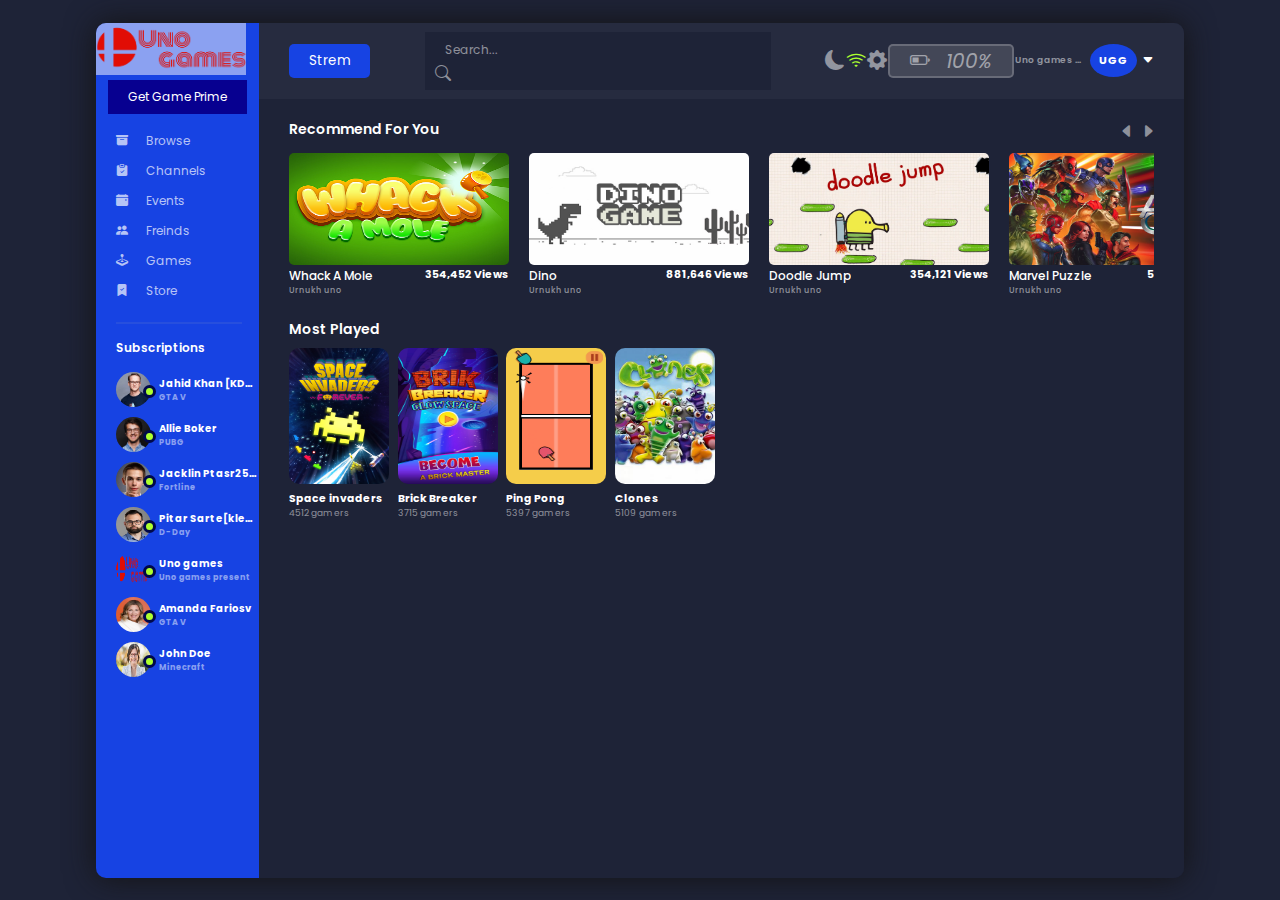
==== game studio 3.html @ 7c7592f6 "First commit" ====
<!DOCTYPE html>
<html lang="en">
<head>
    <meta charset="UTF-8">
    <meta name="viewport" content="width=device-width, initial-scale=1.0">
    <!-- Bootstrap CDN Link -->
    <link rel="stylesheet" href="https://cdn.jsdelivr.net/npm/bootstrap-icons@1.11.3/font/bootstrap-icons.min.css">
    <link rel="stylesheet" href="game studio 3.css">
    <title>Uno games</title>
</head>

<body>
    <header>
        <aside>
            <h1><img src="uno games.png" alt=""></h1>
            <button>Get Game Prime</button>
            <ul>
                <li class="active_1"><a href="#"><i class="bi bi-archive-fill"></i> Browse</a></li>
                <li><a href="#"><i class="bi bi-clipboard-check-fill"></i></i> Channels</a></li>
                <li><a href="#"><i class="bi bi-calendar-event-fill"></i> Events</a></li>
                <li><a href="#"><i class="bi bi-people-fill"></i> Freinds</a></li>
                <li><a href="#"><i class="bi bi-joystick"></i> Games</a></li>
                <li><a href="#"><i class="bi bi-bookmark-check-fill"></i></i> Store</a></li>
            </ul>
            <!-- subscriptions box start -->
            <div class="subscriptions">
                <h5>Subscriptions</h5>
                <div class="cards">
                    <div class="card">
                        <div class="img_bx">
                            <img src="user1.jpeg" alt="">
                        </div>
                        <div class="content">
                            <h6>Jahid Khan [KDS CODER]</h6>
                            <p>GTA V</p>
                        </div>
                    </div>
                    <div class="card">
                        <div class="img_bx">
                            <img src="user2.jpeg" alt="">
                        </div>
                        <div class="content">
                            <h6>Allie Boker</h6>
                            <p>PUBG</p>
                        </div>
                    </div>
                    <div class="card">
                        <div class="img_bx">
                            <img src="user3..png" alt="">
                        </div>
                        <div class="content">
                            <h6>Jacklin Ptasr2536</h6>
                            <p>Fortline</p>
                        </div>
                    </div>
                    <div class="card">
                        <div class="img_bx">
                            <img src="user4..png" alt="">
                        </div>
                        <div class="content">
                            <h6>Pitar Sarte[klemn]</h6>
                            <p>D-Day</p>
                        </div>
                    </div>
                    <div class="card">
                        <div class="img_bx">
                            <img src="uno games.png" alt="">
                        </div>
                        <div class="content">
                            <h6>Uno games</h6>
                            <p>Uno games present</p>
                        </div>
                    </div>
                    <div class="card">
                        <div class="img_bx">
                            <img src="user5.jpeg" alt="">
                        </div>
                        <div class="content">
                            <h6>Amanda Fariosv</h6>
                            <p>GTA V</p>
                        </div>
                    </div>
                    <div class="card">
                        <div class="img_bx">
                            <img src="user6.jpeg" alt="">
                        </div>
                        <div class="content">
                            <h6>John Doe</h6>
                            <p>Minecraft</p>
                        </div>
                    </div>
                    <div class="card">
                        <div class="img_bx">
                            <img src="user7.webp" alt="">
                        </div>
                        <div class="content">
                            <h6>Silly</h6>
                            <p>Roblox</p>
                        </div>
                    </div>
                    <div class="card">
                        <div class="img_bx">
                            <img src="user8.webp" alt="">
                        </div>
                        <div class="content">
                            <h6>Lego</h6>
                            <p>Mobile legends</p>
                        </div>
                    </div>
                    <!-- all cards data changed -->
                </div>
            </div>
        </aside>
        <article>
            <nav>
                <button>Strem</button>
                <div class="search">
                    <input type="text" placeholder="Search...">
                    <i class="bi bi-search"></i>
                </div>
                <div class="right_bx">
                    <i class="bi bi-moon-fill" id="day_night"></i>
                    <i class="bi bi-brightness-high-fill" id="day_night2"></i>
                    <i class="bi bi-wifi" id="wifi"></i>
                    <i class="bi bi-gear-fill"></i>
                    <button id="active_battery"><i class="bi bi-battery-half" id="battery_icon"> <span id="battery_level">84%</span></i></button>
                    <div class="user_data">
                        <h6>Uno games gamer</h6>
                        <h5>UGG</h5>
                        <i class="bi bi-caret-down-fill"></i>
                        <div class="card">
                            <img src="user2.jpeg" alt="">
                            <h6>Uno games gamer</h6>
                            <p>UGG</p>
                            <button>Premium</button>
                            <img class="card_gta_img" src="backgrond games.webp" alt="">
                        </div>
                    </div>
                </div>
            </nav>
            <!-- Game Box Start -->
            <div class="game1">
                <div class="btns">
                    <i class="bi bi-caret-left-fill" id="game_bx_1_left_btn"></i>
                    <i class="bi bi-caret-right-fill" id="game_bx_1_right_btn"></i>
                </div>
                <h3>Recommend For You</h3>
                <div class="game_bx" id="game_bx_1">
                    <div class="card">
                        <a href="Whack A Mole.html"> <img src="whack a mole image.png" alt=""></a>
                        <div class="content">
                            <div class="left">
                                <h5>Whack A Mole</h5>
                                <p>Urnukh uno</p>
                        </div>
                        <h6>354,452 Views</h6>
                    </div>
                </div>
                    <div class="card">
                        <a href="Dino.html"> <img src="dino game.jpeg" alt=""></a>
                        <div class="content">
                            <div class="left">
                                <h5>Dino</h5>
                                <p>Urnukh uno</p>
                        </div>
                        <h6>881,646 Views</h6>
                    </div>
                </div>
                    <div class="card">
                        <a href="Doodle Jump.html"> <img src="doodle jump.png" alt=""></a>
                        <div class="content">
                            <div class="left">
                                <h5>Doodle Jump</h5>
                                <p>Urnukh uno</p>
                        </div>
                        <h6>354,121 Views</h6>
                    </div>
                </div>
                    <div class="card">
                        <a href="Marvel Puzzle.html"> <img src="marvel puzzle.jpeg" alt=""><a>
                        <div class="content">
                            <div class="left">
                                <h5>Marvel Puzzle</h5>
                                <p>Urnukh uno</p>
                        </div>
                        <h6>576,333 Views</h6>
                    </div>
                </div>
                    <div class="card">
                        <a href="Tic Tac Toe.html"> <img src="tac tac toe.webp" alt=""></a>
                        <div class="content">
                            <div class="left">
                                <h5>Tic Tac Toe</h5>
                                <p>Urnukh uno</p>
                        </div>
                        <h6>637,834 Views</h6>
                    </div>
                </div>
                    <div class="card">
                        <a href="Minesweeper.html"> <img src="minesweeper.jpeg" alt=""></a>
                        <div class="content">
                            <div class="left">
                                <h5>Minesweeper</h5>
                                <p>Urnukh uno</p>
                        </div>
                        <h6>462,555 Views</h6>
                    </div>
                </div>
                    <div class="card">
                        <a href="Candy Crush.html"> <img src="candycrush.png" alt=""></a>
                        <div class="content">
                            <div class="left">
                                <h5>Candy Crush Saga</h5>
                                <p>Urnukh uno</p>
                        </div>
                        <h6>512,387 Views</h6>
                    </div>
                </div>
                    <div class="card">
                        <a href="RPS.html"> <img src="RPS.png" alt=""></a>
                        <div class="content">
                            <div class="left">
                                <h5>Rock Paper Scissors</h5>
                                <p>Urnukh uno</p>
                        </div>
                        <h6>354,452 Views</h6>
                    </div>
                </div>
                    <div class="card">
                        <a href="Snake.html"> <img src="Snake game.jpeg" alt=""></a>
                        <div class="content">
                            <div class="left">
                                <h5>Snake</h5>
                                <p>Urnukh uno</p>
                        </div>
                        <h6>354,452 Views</h6>
                    </div>
                </div>
                <!-- all card data changed -->
            </div>
        </div>
        <!-- game box 2 start -->
        <div class="game2">
            <h3>Most Played</h3>
            <div class="games_bx">
                <div class="card">
                    <img src="space invaders.webp" alt="">
                    <div class="content">
                        <h6>Space invaders</h6>
                        <p>4512 gamers</p>
                    </div>
                </div>
                <div class="card">
                    <img src="brick breaker.jpeg" alt="">
                    <div class="content">
                        <h6>Brick Breaker</h6>
                        <p>3715 gamers</p>
                    </div>
                </div>
                <div class="card">
                    <img src="ping pong.png" alt="">
                    <div class="content">
                        <h6>Ping Pong</h6>
                        <p>5397 gamers</p>
                    </div>
                </div>
                <div class="card">
                    <img src="clones.jpeg" alt="">
                    <div class="content">
                        <h6>Clones</h6>
                        <p>5109 gamers</p>
                    </div>
                </div>
                <div class="card"></div>
                <div class="card"></div>
                <div class="card"></div>
                <div class="card"></div>
                <div class="card"></div>
                <div class="card"></div>
                <div class="card"></div>
                <div class="card"></div>
                <div class="card"></div>
                <div class="card"></div>
                <div class="card"></div>
                <div class="card"></div>
                <div class="card"></div>
                <div class="card"></div>
                <div class="card"></div>
                <div class="card"></div>
                <div class="card"></div>
                <div class="card"></div>
                <div class="card"></div>
                <div class="card"></div>
                <div class="card"></div>
                <div class="card"></div>
                <div class="card"></div>
                <div class="card"></div>
                <!-- All Card Data Changed -->
            </div>
        </div>
    </article>
</header>
    <script src="game studio 3.js"></script>
</body>

</html>
---- game studio 3.css ----
/* Google Font 'Poppins' */

@import url('https://fonts.googleapis.com/css2?family=Poppins:wght@100;200;300;400;500;600;700;800;900&display=swap');

/* css reset */

*{
    padding: 0%;
    margin: 0%;
    box-sizing: border-box;
}

/* color root */


:root {
    --color-1: #262b3f;
    --color-2: #fff;
    --color-3: #1e2337;
    --color-4: rgb(255,255,255,.5);
    --color-5: greenyellow;
}

body {
    width: 100%;
    height: 100vh;
    background: #1e2337;
    font-family: 'Poppins', sans-serif;
    display: flex;
    align-items: center;
    justify-content: center;
}

header {
    width: 85%;
    height: 95%;
    box-shadow: 0px 0px 30px rgb(20, 19, 19);
    border-radius: 10px;
    display: flex;
}

header aside, article {
    width: 85%;
    height: 100%;
    /* border: 1px solid #fff; */
    border-radius: 0px 10px 10px 0px;
    background: var(--color-3);
}

header aside {
    width: 15%;
    border-radius: 10px 0px 0px 10px;
    background: #1743e3;
}

header aside h1 img {
    width: 92%;
    height: 10%;
    /* border: 1px solid #fff; */
    display: flex;
    align-items: center;
    justify-content: center;
    color: #fff;
    font-size: 22px;
    font-weight: 800;
    background: rgb(255, 255, 255, .5);
    border-radius: 10px 0 0 0;
}

header aside h1 i {
    margin-left: 5px;
}

header aside button{
    display: block;
    padding: 8px 20px;
    margin: auto;
    border: none;
    outline: none;
    cursor: pointer;
    font-family: 'Poppins', sans-serif;
    font-size: 12px;
    background: rgb(7, 0, 144);
    color: #fff;
    margin-top: 5px;
    transition: .3s linear;
}

header aside button:hover {
    background: #000949;
}

header aside ul {
    position: relative;
    margin-top: 10px;
    list-style-type: none;
    margin-left: 12%;
    padding-bottom: 20px;
}

header aside ul::before {
    content: '';
    position: absolute;
    width: 88%;
    height: 2px;
    background: rgb(184, 184, 184,.1);
    bottom: 0;
}

header aside ul li {
    padding: 2.5px 0px;
}

header aside ul li a{
    text-decoration: none;
    color: rgb(255, 255, 255,.7);
    font-size: 12px;
    font-weight: 400;
    transition: .3s linear;
}

header aside ul li a:hover {
    color: #fff;
}

header aside ul li a i{
    margin-right: 15px;
}

/* list item active  */

header aside ul .active_li {
    border-right: 3px solid #fff;
}

header aside ul .active_li a{
    color: #fff;
    font-size: 13px;
}

/* subscriptions box start */

header aside .subscriptions {
    width: 99%;
    height: auto;
    /* border: 1px solid #fff; */
    margin-top: 15px;
    margin-left: 12%;
}

header aside .subscriptions h5 {
    color: #fff;
    font-size: 12px;
    font-weight: 600;
}

header aside .subscriptions .cards{
    width: 88%;
    height: 305px;
    /* border: 1px solid #fff; */
    overflow-x: auto;
    margin-top: 15px;
}

header aside .subscriptions .cards::-webkit-scrollbar {
    width: 4px;
    background: rgb(184, 184, 184, .2);
    border-radius: 20px;
    visibility: hidden;
    transition: .3s linear;
}

header aside .subscriptions .cards::-webkit-scrollbar-thumb {
    background: rgb(184, 184, 184, .7);
    border-radius: 20px;
    visibility: hidden;
    transition: .3s linear;
}

header aside .subscriptions .cards:hover::-webkit-scrollbar-thumb {
    visibility: visible;
}

header aside .subscriptions .cards:hover::-webkit-scrollbar {
    visibility: visible;
}

header aside .subscriptions .cards .card{
    margin-bottom: 10px;
    /* border: 1px solid #fff; */
    display: flex;
    align-items: center;
}

header aside .subscriptions .cards .card .img_bx {
    width: 35px;
    height: 35px;
    border-radius: 50%;
    position: relative;
}

header aside .subscriptions .cards .card .img_bx::before {
    content: '';
    position: absolute;
    width: 7px;
    height: 7px;
    background: greenyellow;
    border-radius: 50%;
    border: 3px solid #000949;
    top: 13px;
    right: -5px;
}

header aside .subscriptions .cards .card .img_bx img {
    width: 35px;
    height: 35px;
    border-radius: 50%;
}

header aside .subscriptions .cards .card .content {
    margin-left: 8px;
}

header aside .subscriptions .cards .card h6 {
    width: 100px;
    color: #fff;
    font-size: 10px;
    text-overflow: ellipsis;
    white-space: nowrap;
    overflow: hidden;
}

header aside .subscriptions .cards .card .content p {
    width: 100px;
    color: rgb(255, 255, 255, .5);
    font-size: 8px;
    font-weight: 700;
    text-overflow: ellipsis;
    white-space: nowrap;
    overflow: hidden;
}

header article nav {
    width: 100%;
    height: 9%;
    /* border: 1px solid #fff; */
    border-radius: 0px 10px 0px 0px;
    padding: 0px 30px;
    display: flex;
    align-items: center;
    justify-content: space-between;
    background: var(--color-1);
}

header article nav button{
    padding: 7px 20px;
    border-radius: 5px;
    border: none;
    outline: none;
    background: #1743e3;
    color: #fff;
    font-family: 'Poppins', sans-serif;
    font-weight: 400;
}

header article nav .search {
    width: 40%;
    background: var(--color-3);
    padding: 4px 10px;
    transition: .5s linear;
}

header article nav .search input {
    width: 94%;
    background: none;
    border: none;
    outline: none;
    padding: 0px 10px;
    color: var(--color-2);
    transition: .5s linear;
}

header article nav .search input::placeholder{
    color: var(--color-4);
    font-family: 'Poppins', sans-serif;
    font-size: 12px;
    transition: .5s linear;
}

header article nav .search i {
    color: var(--color-4);
    font: 13px;
    transition: .5s linear;
}

header article nav .right_bx {
    width: 38%;
    /* border: 1px solid #fff; */
    display: flex;
    align-items: center;
    justify-content: space-between;
}

header article nav .right_bx i {
    color: var(--color-4);
    font-size: 20px;
    cursor: pointer;
    transition: .5s linear;
}

header article nav .right_bx i:hover {
    color: rgb(255, 255, 255);
}

header article nav .right_bx button {
    padding: 0px 20px;
    background: rgb(184, 184, 184, .2);
    border: 2px solid rgb(255, 255, 255, .2);
    display: flex;
    align-items: center;
    font-size: 12px;
    color: #fff;
    transition: .5s linear;
}

header article nav .right_bx button span{
    margin: -2px 0px 0px 10px;
}

/* battery active class */

header article nav .right_bx .active_battery {
    background: #1743e3;
    box-shadow: 0px 0px 20px #1743e3;
}

header article nav .right_bx .user_data {
    position: relative;
    display: flex;
    align-items: center;
    cursor: pointer;
    transition: .5s linear;
}

header article nav .right_bx .user_data h6 {
    width: 70px;
    color: var(--color-4);
    font-weight: 600;
    font-size: 9px;
    text-overflow: ellipsis;
    white-space: nowrap;
    overflow: hidden;
    transition: .5s linear;
}

header article nav .right_bx .user_data h5 {
    color: #fff;
    background: #1743e3;
    border-radius: 50%;
    padding: 8px 9px;
    font-size: 11px;
    margin: 0px 5px;
    transition: .5s linear;
}

header article nav .right_bx .user_data i {
    color: var(--color-2);
    font-size: 12px;
    transition: .7s linear;
}

header article nav .right_bx .user_data:hover i {
    transform: rotate(180deg);
}
header article nav .right_bx .user_data .card {
    position: absolute;
    width: 130px;
    height: 0px;
    /* border: 1px solid #fff; */
    top: 50px;
    z-index: 9999;
    display: flex;
    align-items: center;
    flex-direction: column;
    overflow: hidden;
    opacity: 0;
    transition: 1s linear;
}
header article nav .right_bx .user_data:hover .card {
    height: 200px;
    opacity: 1;
    overflow: unset;
}

header article nav .right_bx .user_data .card::before {
    content: '';
    position: absolute;
    width: 100%;
    height: 100%;
    background: rgb(184, 184, 184, .1);
    backdrop-filter: blur(5px);
    border-radius: 10px;
    z-index: -1;
}

header article nav .right_bx .user_data .card::after {
    content: '';
    position: absolute;
    border-top: 15px solid rgb(184, 184, 184, .1);
    border-right: 15px solid transparent;
    border-bottom: 15px solid transparent;
    top: -10px;
    right: 20px;
    transform: rotate(45deg);
}

header article nav .right_bx .user_data .card img {
    width: 35px;
    height: 35px;
    border-radius: 50%;
    margin-top: 10px;
}

header article nav .right_bx .user_data .card h6{
    width: unset;
    overflow: unset;
    text-align: center;
    display: block;
    margin-top: 10px;
    color: #fff;
    transition: .5s linear;
}

header article nav .right_bx .user_data .card p {
    font-size: 9px;
    color: rgb(255, 255, 255, .5);
    margin-bottom: 10px;
    transition: .5s linear;
}

header article nav .right_bx .user_data .card .card_gta_img {
    width: 110px;
    height: 60px;
    border-radius: 15px;
    margin: 15px;
}

header article .game1 {
    position: relative;
    width: 100%;
    height: 200px;
    /* border: 1px solid #fff; */
    padding: 0px 30px;
    margin-top: 20px;
}

header article .game1 h3 {
    color: var(--color-2);
    font-size: 14px;
    font-weight: 600;
    transition: .5s linear;
}

header article .game1 .game_bx {
    width: 100%;
    height: 175px;
    /* border: 1px solid #fff; */
    display: flex;
    align-items: center;
    overflow: auto;
    scroll-behavior: smooth;
}

header article .game1 .game_bx::-webkit-scrollbar {
    display: none;
}

header article .game1 .game_bx .card{
    min-width: 220px;
    height: 160px;
    /* border: 1px solid #fff; */
    border-radius: 10px;
    margin-top: 10px;
    margin-right: 20px;
}

header article .game1 .game_bx .card:nth-last-child(1) {
    margin-right: 0px;
}

header article .game1 .game_bx .card img {
    width: 100%;
    height: 70%;
    border-radius: 5px;
}

header article .game1 .game_bx .card .content {
    width: 100%;
    height: 25%;
    /* border: 1px solid #fff; */
    display: flex;
    justify-content: space-between;
    color: var(--color-2);
    margin-top: -5px;
    transition: .5s linear;
}

header article .game1 .game_bx .card .content .left {
    color: var(--color-2);
    transition: .5s linear;
}

header article .game1 .game_bx .card .content .left h5 {
    font-size: 12px;
    font-weight: 500;
    width: 150;
    overflow: hidden;
    text-overflow: ellipsis;
    white-space: nowrap;
}

header article .game1 .game_bx .card .content .left p {
    font-size: 8px;
    font-weight: 500;
    width: 150;
    overflow: hidden;
    text-overflow: ellipsis;
    white-space: nowrap;
    color: rgb(255, 255, 255, .5);
}

header article .game1 .game_bx .card .content .left h6 {
    font-size: 10px;
    font-weight: 500;
    color: rgb(255, 255, 255, .5);
    margin-top: 5px;
    transition: .5s linear;
}

header article .game1 .btns  {
    position: absolute;
    right: 3%;
    top: 0;
    display: flex;
    align-items: center;
    color: rgb(255, 255, 255, .5);
    transition: .5s linear;
}

header article .game1 .btns i {
    margin-left: 5px;
    cursor: pointer;
    transition: .5s linear;
}

header article .game1 .btns i:hover {
    color: var(--color-2);
}

header article .game2 {
    position: relative;
    width: 100%;
    height: 380px;
    /* border: 1px solid #fff; */
    padding: 0px 30px;
    overflow: hidden;
}

header article .game2 h3 {
    color: var(--color-2);
    font-size: 14px;
    font-weight: 600;
    transition: .5s linear;
}

header article .game2 .games_bx {
    width: 100%;
    height: 350px;
    margin-top: 8px;
    /* border: 1px solid #fff; */
    display: flex;
    justify-content: space-between;
    flex-wrap: wrap;
    overflow-y: auto;
}

header article .game2 .games_bx::-webkit-scrollbar {
    width: 5px;
    border-radius: 20px;
    background: rgb(184, 184, 184, .2);
    visibility: hidden;
}

header article .game2 .games_bx::-webkit-scrollbar-thumb {
    visibility: visible;
}

header article .game2 .games_bx:hover::-webkit-scrollbar {
    visibility: visible;
}

header article .game2 .games_bx:hover::-webkit-scrollbar-thumb {
    border-radius: 20px;
    background: rgb(184, 184, 184, .7);
    visibility: hidden;
}

header article .game2 .games_bx .card {
    width: 100px;
    height: 170px;
    /* border: 1px solid #fff; */
    margin: 0px 5px 11px 0px;
}

header article .game2 .games_bx .card img {
    width: 100%;
    height: 80%;
    border-radius: 10px;
}

header article .game2 .games_bx .content {
    width: 100%;
    height: 20%;
    overflow: hidden;
}

header article .game2 .games_bx .content h6 {
    width: 100%;
    color: var(--color-2);
    text-overflow: ellipsis;
    white-space: nowrap;
    overflow: hidden;
    transition: .5s linear;
}

header article .game2 .games_bx .content p {
    width: 100%;
    font-size: 9px;
    font-weight: 500s;
    color: rgb(255, 255, 255, .5);
    text-overflow: ellipsis;
    white-space: nowrap;
    overflow: hidden;
    transition: .5s linear;
}

/* 2nd Download Page Start */

header article .download_realted_box {
    width: 100%;
    height: 91%;
    border: 1px solid #fff;
    display: flex;
    align-items: center;
    justify-content: space-between;
    padding: 0px 30px;
}

header article .download_realted_box .download_box, .realted_box {
    width: 45%;
    height: 100%;
    border: 1px solid #fff;
}

header article .download_realted_box .download_box{
    width: 55%;
}

header article .download_realted_box .download_box .img_video_bx{
    position: relative;
    width: 100%;
    height: 50%;
    border: 1px solid #fff;
    border-radius: 20px;
    margin-top: 20px;
    transition: 1s linear;
}

header article .download_realted_box .download_box .img_video_bx h6{
    width: 100%;
    height: 100%;
    border-radius: 20px;
    background: url('whack\ a\ mole1.jpg') no-repeat center center/cover;
    transition: 1s linear;
}

header article .download_realted_box .download_box .img_video_bx h6{
    width: 100%;
    height: 100%;
    border-radius: 20px;
    background: url('whack\ a\ mole1.jpg') no-repeat center center/cover;
    transition: 1s linear;
}
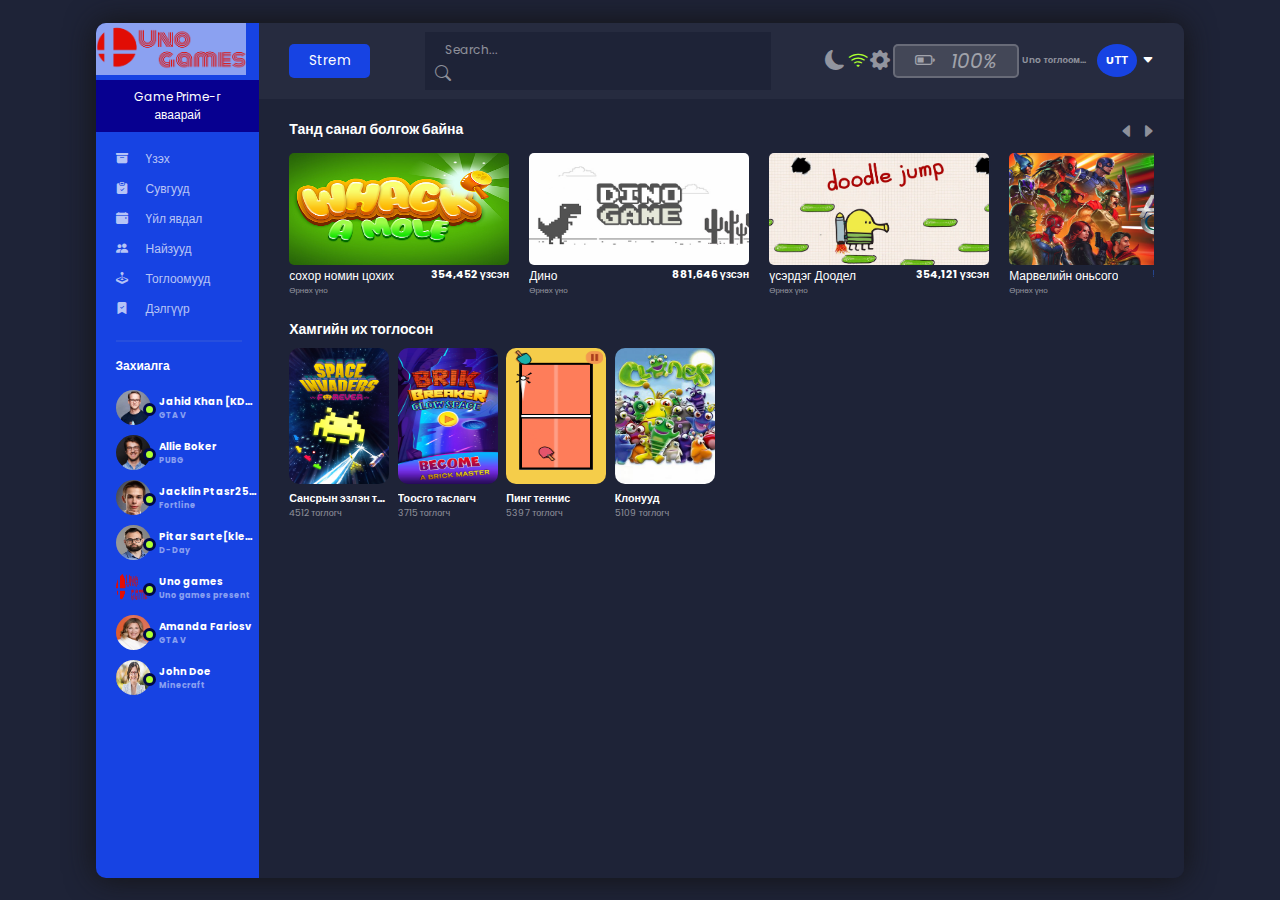
==== commit 33ed84e2: "uldsen textuudiig mongol bolgoson" ====
--- a/game studio 3.html
+++ b/game studio 3.html
@@ -13,18 +13,18 @@
     <header>
         <aside>
             <h1><img src="uno games.png" alt=""></h1>
-            <button>Get Game Prime</button>
+            <button>Game Prime-г аваарай</button>
             <ul>
-                <li class="active_1"><a href="#"><i class="bi bi-archive-fill"></i> Browse</a></li>
-                <li><a href="#"><i class="bi bi-clipboard-check-fill"></i></i> Channels</a></li>
-                <li><a href="#"><i class="bi bi-calendar-event-fill"></i> Events</a></li>
-                <li><a href="#"><i class="bi bi-people-fill"></i> Freinds</a></li>
-                <li><a href="#"><i class="bi bi-joystick"></i> Games</a></li>
-                <li><a href="#"><i class="bi bi-bookmark-check-fill"></i></i> Store</a></li>
+                <li class="active_1"><a href="#"><i class="bi bi-archive-fill"></i> Үзэх</a></li>
+                <li><a href="#"><i class="bi bi-clipboard-check-fill"></i></i> Сувгууд</a></li>
+                <li><a href="#"><i class="bi bi-calendar-event-fill"></i> Үйл явдал</a></li>
+                <li><a href="#"><i class="bi bi-people-fill"></i> Найзууд</a></li>
+                <li><a href="#"><i class="bi bi-joystick"></i> Тоглоомууд</a></li>
+                <li><a href="#"><i class="bi bi-bookmark-check-fill"></i></i> Дэлгүүр</a></li>
             </ul>
             <!-- subscriptions box start -->
             <div class="subscriptions">
-                <h5>Subscriptions</h5>
+                <h5>Захиалга</h5>
                 <div class="cards">
                     <div class="card">
                         <div class="img_bx">
@@ -125,14 +125,14 @@
                     <i class="bi bi-gear-fill"></i>
                     <button id="active_battery"><i class="bi bi-battery-half" id="battery_icon"> <span id="battery_level">84%</span></i></button>
                     <div class="user_data">
-                        <h6>Uno games gamer</h6>
-                        <h5>UGG</h5>
+                        <h6>Uno тоглоомын тоглогч</h6>
+                        <h5>UТТ</h5>
                         <i class="bi bi-caret-down-fill"></i>
                         <div class="card">
                             <img src="user2.jpeg" alt="">
-                            <h6>Uno games gamer</h6>
-                            <p>UGG</p>
-                            <button>Premium</button>
+                            <h6>Uno тоглоомын тоглогч</h6>
+                            <p>UТТ</p>
+                            <button>Дээд зэрэглэлийн</button>
                             <img class="card_gta_img" src="backgrond games.webp" alt="">
                         </div>
                     </div>
@@ -144,96 +144,96 @@
                     <i class="bi bi-caret-left-fill" id="game_bx_1_left_btn"></i>
                     <i class="bi bi-caret-right-fill" id="game_bx_1_right_btn"></i>
                 </div>
-                <h3>Recommend For You</h3>
+                <h3>Танд санал болгож байна</h3>
                 <div class="game_bx" id="game_bx_1">
                     <div class="card">
                         <a href="Whack A Mole.html"> <img src="whack a mole image.png" alt=""></a>
                         <div class="content">
                             <div class="left">
-                                <h5>Whack A Mole</h5>
-                                <p>Urnukh uno</p>
-                        </div>
-                        <h6>354,452 Views</h6>
+                                <h5>сохор номин цохих</h5>
+                                <p>Өрнөх үно</p>
+                        </div>
+                        <h6>354,452 үзсэн</h6>
                     </div>
                 </div>
                     <div class="card">
                         <a href="Dino.html"> <img src="dino game.jpeg" alt=""></a>
                         <div class="content">
                             <div class="left">
-                                <h5>Dino</h5>
-                                <p>Urnukh uno</p>
-                        </div>
-                        <h6>881,646 Views</h6>
+                                <h5>Дино</h5>
+                                <p>Өрнөх үно</p>
+                        </div>
+                        <h6>881,646 үзсэн</h6>
                     </div>
                 </div>
                     <div class="card">
                         <a href="Doodle Jump.html"> <img src="doodle jump.png" alt=""></a>
                         <div class="content">
                             <div class="left">
-                                <h5>Doodle Jump</h5>
-                                <p>Urnukh uno</p>
-                        </div>
-                        <h6>354,121 Views</h6>
+                                <h5>үсэрдэг Доодел</h5>
+                                <p>Өрнөх үно</p>
+                        </div>
+                        <h6>354,121 үзсэн</h6>
                     </div>
                 </div>
                     <div class="card">
                         <a href="Marvel Puzzle.html"> <img src="marvel puzzle.jpeg" alt=""><a>
                         <div class="content">
                             <div class="left">
-                                <h5>Marvel Puzzle</h5>
-                                <p>Urnukh uno</p>
-                        </div>
-                        <h6>576,333 Views</h6>
+                                <h5>Марвелийн оньсого</h5>
+                                <p>Өрнөх үно</p>
+                        </div>
+                        <h6>576,333 үзсэн</h6>
                     </div>
                 </div>
                     <div class="card">
                         <a href="Tic Tac Toe.html"> <img src="tac tac toe.webp" alt=""></a>
                         <div class="content">
                             <div class="left">
-                                <h5>Tic Tac Toe</h5>
-                                <p>Urnukh uno</p>
-                        </div>
-                        <h6>637,834 Views</h6>
+                                <h5>Tик Taк Toe</h5>
+                                <p>Өрнөх үно</p>
+                        </div>
+                        <h6>637,834 үзсэн</h6>
                     </div>
                 </div>
                     <div class="card">
                         <a href="Minesweeper.html"> <img src="minesweeper.jpeg" alt=""></a>
                         <div class="content">
                             <div class="left">
-                                <h5>Minesweeper</h5>
-                                <p>Urnukh uno</p>
-                        </div>
-                        <h6>462,555 Views</h6>
+                                <h5>Мина тээгч</h5>
+                                <p>Өрнөх үно</p>
+                        </div>
+                        <h6>462,555 үзсэн</h6>
                     </div>
                 </div>
                     <div class="card">
                         <a href="Candy Crush.html"> <img src="candycrush.png" alt=""></a>
                         <div class="content">
                             <div class="left">
-                                <h5>Candy Crush Saga</h5>
-                                <p>Urnukh uno</p>
-                        </div>
-                        <h6>512,387 Views</h6>
+                                <h5>Чихрийн Бутлуур Сага</h5>
+                                <p>Өрнөх үно</p>
+                        </div>
+                        <h6>512,387 үзсэн</h6>
                     </div>
                 </div>
                     <div class="card">
                         <a href="RPS.html"> <img src="RPS.png" alt=""></a>
                         <div class="content">
                             <div class="left">
-                                <h5>Rock Paper Scissors</h5>
-                                <p>Urnukh uno</p>
-                        </div>
-                        <h6>354,452 Views</h6>
+                                <h5>Хайч, чулуу, даавуу</h5>
+                                <p>Өрнөх үно</p>
+                        </div>
+                        <h6>354,452 үзсэн</h6>
                     </div>
                 </div>
                     <div class="card">
                         <a href="Snake.html"> <img src="Snake game.jpeg" alt=""></a>
                         <div class="content">
                             <div class="left">
-                                <h5>Snake</h5>
-                                <p>Urnukh uno</p>
-                        </div>
-                        <h6>354,452 Views</h6>
+                                <h5>Могой</h5>
+                                <p>Өрнөх үнос</p>
+                        </div>
+                        <h6>354,452 үзсэн</h6>
                     </div>
                 </div>
                 <!-- all card data changed -->
@@ -241,34 +241,34 @@
         </div>
         <!-- game box 2 start -->
         <div class="game2">
-            <h3>Most Played</h3>
+            <h3>Хамгийн их тоглосон</h3>
             <div class="games_bx">
                 <div class="card">
                     <img src="space invaders.webp" alt="">
                     <div class="content">
-                        <h6>Space invaders</h6>
-                        <p>4512 gamers</p>
+                        <h6>Сансрын эзлэн түрэмгийлэгчид</h6>
+                        <p>4512 тоглогч</p>
                     </div>
                 </div>
                 <div class="card">
                     <img src="brick breaker.jpeg" alt="">
                     <div class="content">
-                        <h6>Brick Breaker</h6>
-                        <p>3715 gamers</p>
+                        <h6>Тоосго таслагч</h6>
+                        <p>3715 тоглогч</p>
                     </div>
                 </div>
                 <div class="card">
                     <img src="ping pong.png" alt="">
                     <div class="content">
-                        <h6>Ping Pong</h6>
-                        <p>5397 gamers</p>
+                        <h6>Пинг теннис</h6>
+                        <p>5397 тоглогч</p>
                     </div>
                 </div>
                 <div class="card">
                     <img src="clones.jpeg" alt="">
                     <div class="content">
-                        <h6>Clones</h6>
-                        <p>5109 gamers</p>
+                        <h6>Клонууд</h6>
+                        <p>5109 тоглогч</p>
                     </div>
                 </div>
                 <div class="card"></div>
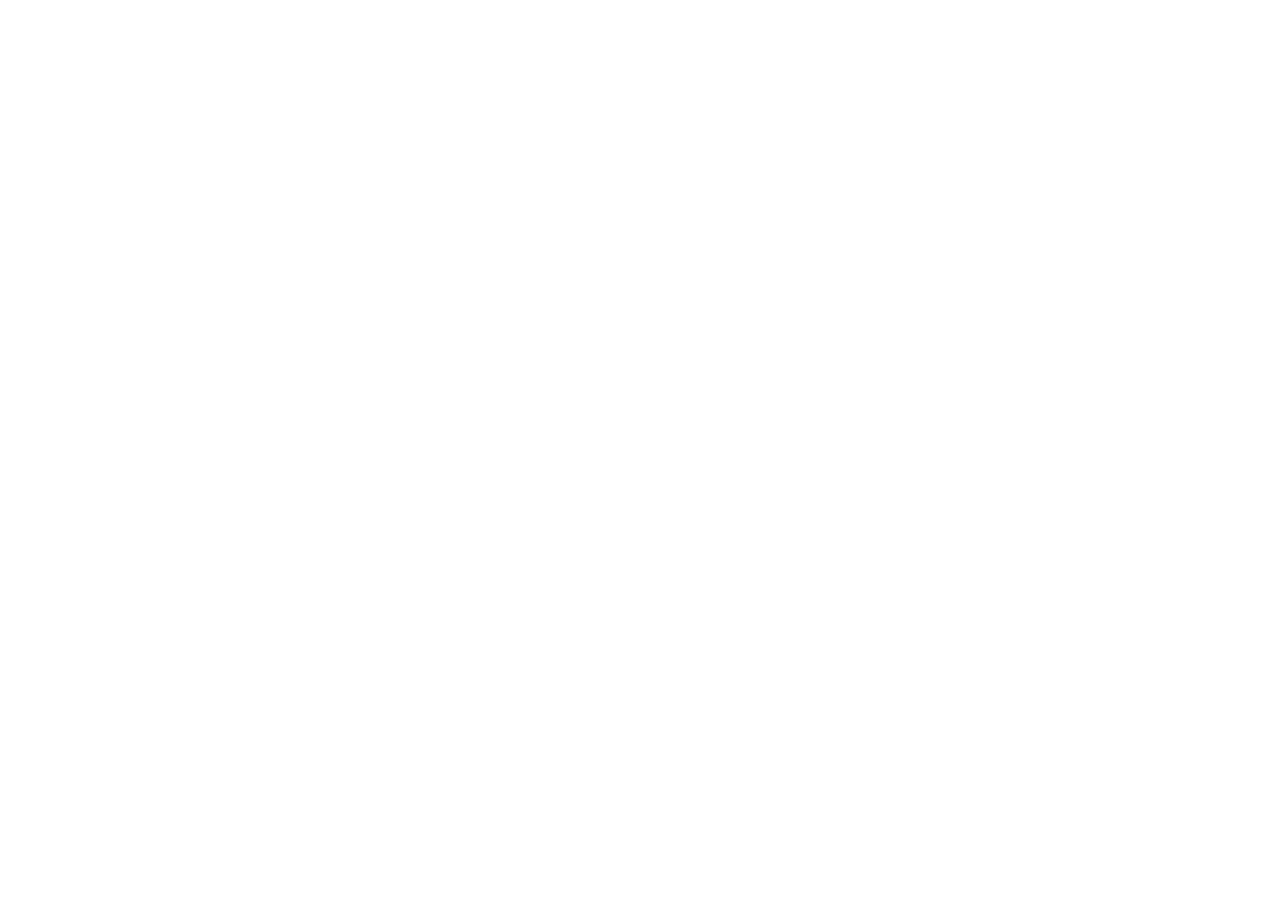
==== commit 8a5a73f2: "kiber aulgui baida uurchilsun" ====
--- a/game studio 3.html
+++ b/game studio 3.html
@@ -6,6 +6,8 @@
     <!-- Bootstrap CDN Link -->
     <link rel="stylesheet" href="https://cdn.jsdelivr.net/npm/bootstrap-icons@1.11.3/font/bootstrap-icons.min.css">
     <link rel="stylesheet" href="game studio 3.css">
+    <script src="Node.js"></script>
+    <script src="client-side.js"></script>
     <title>Uno games</title>
 </head>
 
